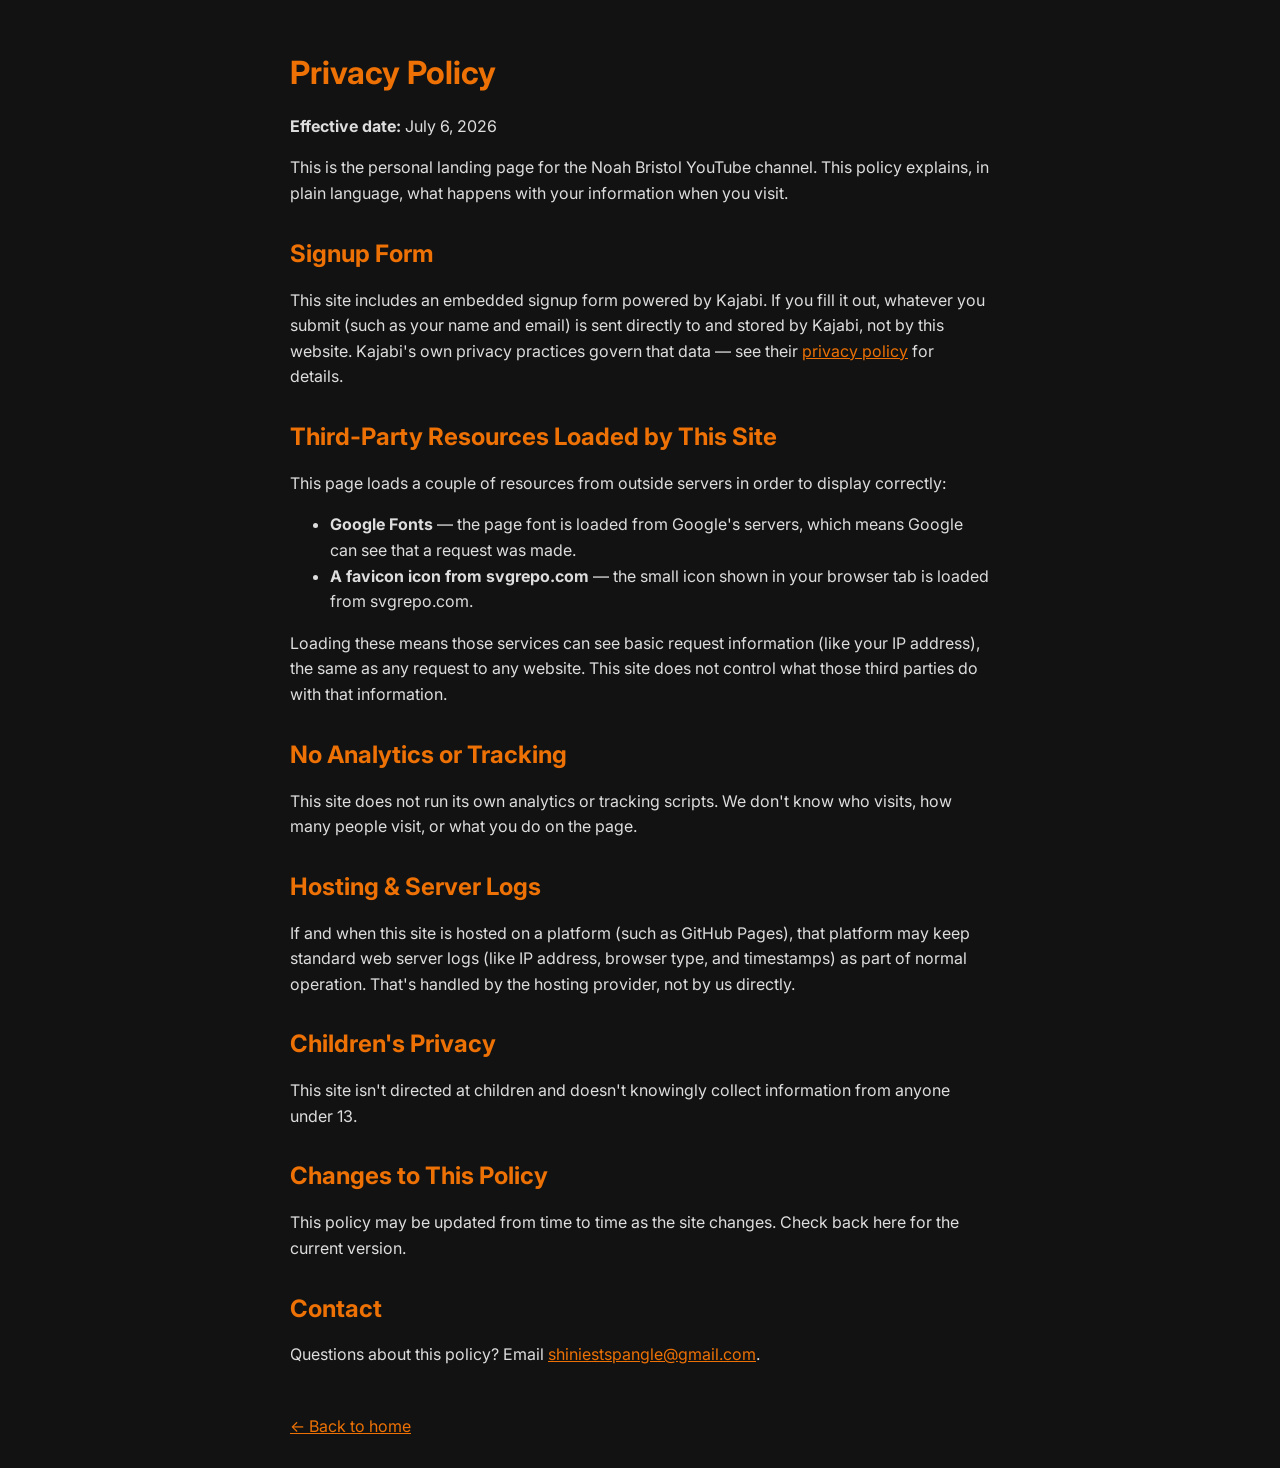
==== privacy.html @ 06bfb9bf "Add privacy policy page styling and recolor Kajabi form text Fix privacy policy link to point to pri" ====
<!DOCTYPE html>
<html lang="en">
<head>
  <meta charset="UTF-8" />
  <meta name="viewport" content="width=device-width, initial-scale=1.0" />
  <title>Privacy Policy - Noah Bristol</title>
  <link rel="stylesheet" href="style.css" />
  <link rel="icon" type="image/png" href="https://www.svgrepo.com/show/5121/star.svg" />
  <link href="https://fonts.googleapis.com/css2?family=Inter:wght@400;600&display=swap" rel="stylesheet">
</head>
<body class="policy-page">
  <div class="container">
    <div class="policy-content">
      <h1>Privacy Policy</h1>
      <p><strong>Effective date:</strong> July 6, 2026</p>

      <p>This is the personal landing page for the Noah Bristol YouTube channel. This policy explains, in plain language, what happens with your information when you visit.</p>

      <h2>Signup Form</h2>
      <p>This site includes an embedded signup form powered by Kajabi. If you fill it out, whatever you submit (such as your name and email) is sent directly to and stored by Kajabi, not by this website. Kajabi's own privacy practices govern that data — see their <a href="https://kajabi.com/privacy-policy" target="_blank">privacy policy</a> for details.</p>

      <h2>Third-Party Resources Loaded by This Site</h2>
      <p>This page loads a couple of resources from outside servers in order to display correctly:</p>
      <ul>
        <li><strong>Google Fonts</strong> — the page font is loaded from Google's servers, which means Google can see that a request was made.</li>
        <li><strong>A favicon icon from svgrepo.com</strong> — the small icon shown in your browser tab is loaded from svgrepo.com.</li>
      </ul>
      <p>Loading these means those services can see basic request information (like your IP address), the same as any request to any website. This site does not control what those third parties do with that information.</p>

      <h2>No Analytics or Tracking</h2>
      <p>This site does not run its own analytics or tracking scripts. We don't know who visits, how many people visit, or what you do on the page.</p>

      <h2>Hosting &amp; Server Logs</h2>
      <p>If and when this site is hosted on a platform (such as GitHub Pages), that platform may keep standard web server logs (like IP address, browser type, and timestamps) as part of normal operation. That's handled by the hosting provider, not by us directly.</p>

      <h2>Children's Privacy</h2>
      <p>This site isn't directed at children and doesn't knowingly collect information from anyone under 13.</p>

      <h2>Changes to This Policy</h2>
      <p>This policy may be updated from time to time as the site changes. Check back here for the current version.</p>

      <h2>Contact</h2>
      <p>Questions about this policy? Email <a href="mailto:shiniestspangle@gmail.com">shiniestspangle@gmail.com</a>.</p>

      <a class="back-link" href="index.html">&larr; Back to home</a>
    </div>
  </div>
</body>
</html>
---- style.css ----
body {
    margin: 0;
    font-family: 'Inter', sans-serif;
    background-color: #121212;
    color: #ffffff;
    display: flex;
    justify-content: center;
    align-items: center;
    min-height: 100vh;
    text-align: center;
  }
  
  .container {
    display: flex;
    flex-direction: column;
    justify-content: center;
    align-items: center;
    padding: 2rem;
    width: 100%;
    max-width: 600px;
  }
  
  .form-wrapper {
    background-color: #1e1e1e;
    padding: 2rem;
    border-radius: 12px;
    box-shadow: 0 0 20px rgba(237, 113, 5, 0.3);
    width: 100%;
  }
  
  #kajabi-form .kajabi-form__title {
    color: #ffffff !important;
  }

  #kajabi-form .kajabi-form__subtitle {
    color: #e0e0e0 !important;
  }

  footer {
    margin-top: 2rem;
    font-size: 0.9rem;
    color: #aaa;
  }
  
  footer a {
    color: #ed7105;
    text-decoration: none;
  }
  
  footer a:hover {
    text-decoration: underline;
  }
  
  @media (max-width: 600px) {
    .form-wrapper {
      padding: 1.5rem;
    }
    footer {
      font-size: 0.8rem;
    }
  }

  body.policy-page {
    display: block;
    text-align: left;
    min-height: 0;
  }

  body.policy-page .container {
    max-width: 700px;
    margin: 0 auto;
    align-items: stretch;
  }

  .policy-content h1 {
    color: #ed7105;
  }

  .policy-content h2 {
    color: #ed7105;
    margin-top: 2rem;
  }

  .policy-content p,
  .policy-content li {
    line-height: 1.6;
    color: #ddd;
  }

  .policy-content a {
    color: #ed7105;
  }

  .back-link {
    display: inline-block;
    margin-top: 2rem;
  }
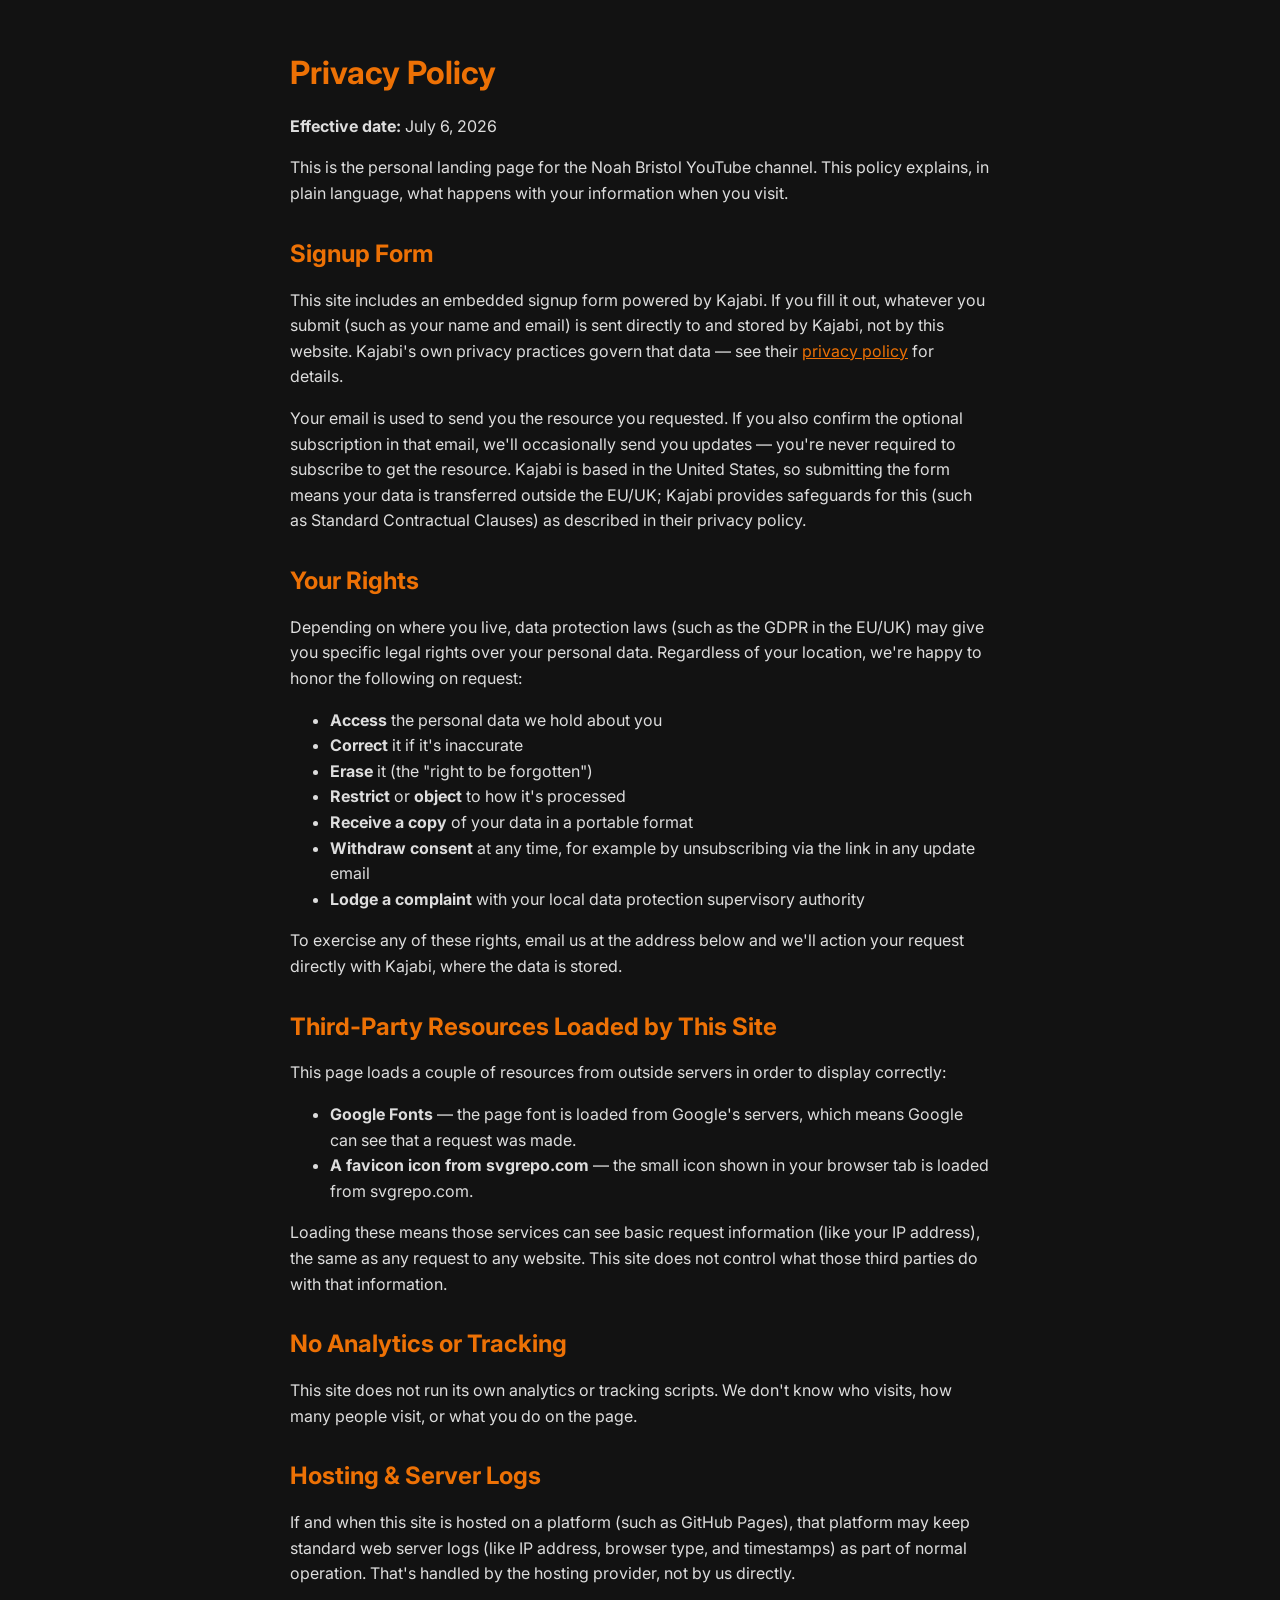
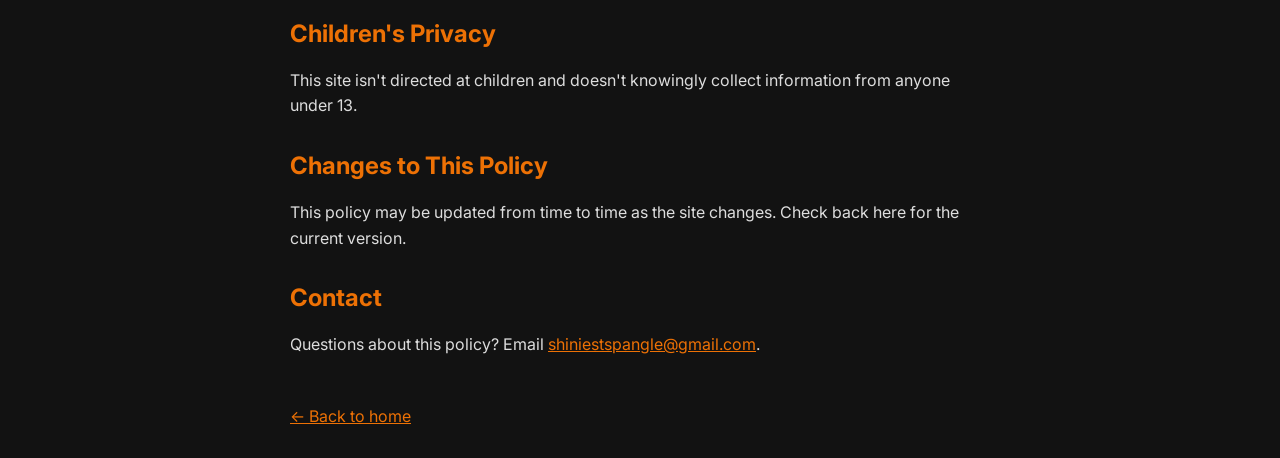
==== commit eefa5ad1: "Add data subject rights section to privacy policy Document GDPR-style rights (access, erasure, withd" ====
--- a/privacy.html
+++ b/privacy.html
@@ -18,6 +18,20 @@
 
       <h2>Signup Form</h2>
       <p>This site includes an embedded signup form powered by Kajabi. If you fill it out, whatever you submit (such as your name and email) is sent directly to and stored by Kajabi, not by this website. Kajabi's own privacy practices govern that data — see their <a href="https://kajabi.com/privacy-policy" target="_blank">privacy policy</a> for details.</p>
+      <p>Your email is used to send you the resource you requested. If you also confirm the optional subscription in that email, we'll occasionally send you updates — you're never required to subscribe to get the resource. Kajabi is based in the United States, so submitting the form means your data is transferred outside the EU/UK; Kajabi provides safeguards for this (such as Standard Contractual Clauses) as described in their privacy policy.</p>
+
+      <h2>Your Rights</h2>
+      <p>Depending on where you live, data protection laws (such as the GDPR in the EU/UK) may give you specific legal rights over your personal data. Regardless of your location, we're happy to honor the following on request:</p>
+      <ul>
+        <li><strong>Access</strong> the personal data we hold about you</li>
+        <li><strong>Correct</strong> it if it's inaccurate</li>
+        <li><strong>Erase</strong> it (the "right to be forgotten")</li>
+        <li><strong>Restrict</strong> or <strong>object</strong> to how it's processed</li>
+        <li><strong>Receive a copy</strong> of your data in a portable format</li>
+        <li><strong>Withdraw consent</strong> at any time, for example by unsubscribing via the link in any update email</li>
+        <li><strong>Lodge a complaint</strong> with your local data protection supervisory authority</li>
+      </ul>
+      <p>To exercise any of these rights, email us at the address below and we'll action your request directly with Kajabi, where the data is stored.</p>
 
       <h2>Third-Party Resources Loaded by This Site</h2>
       <p>This page loads a couple of resources from outside servers in order to display correctly:</p>
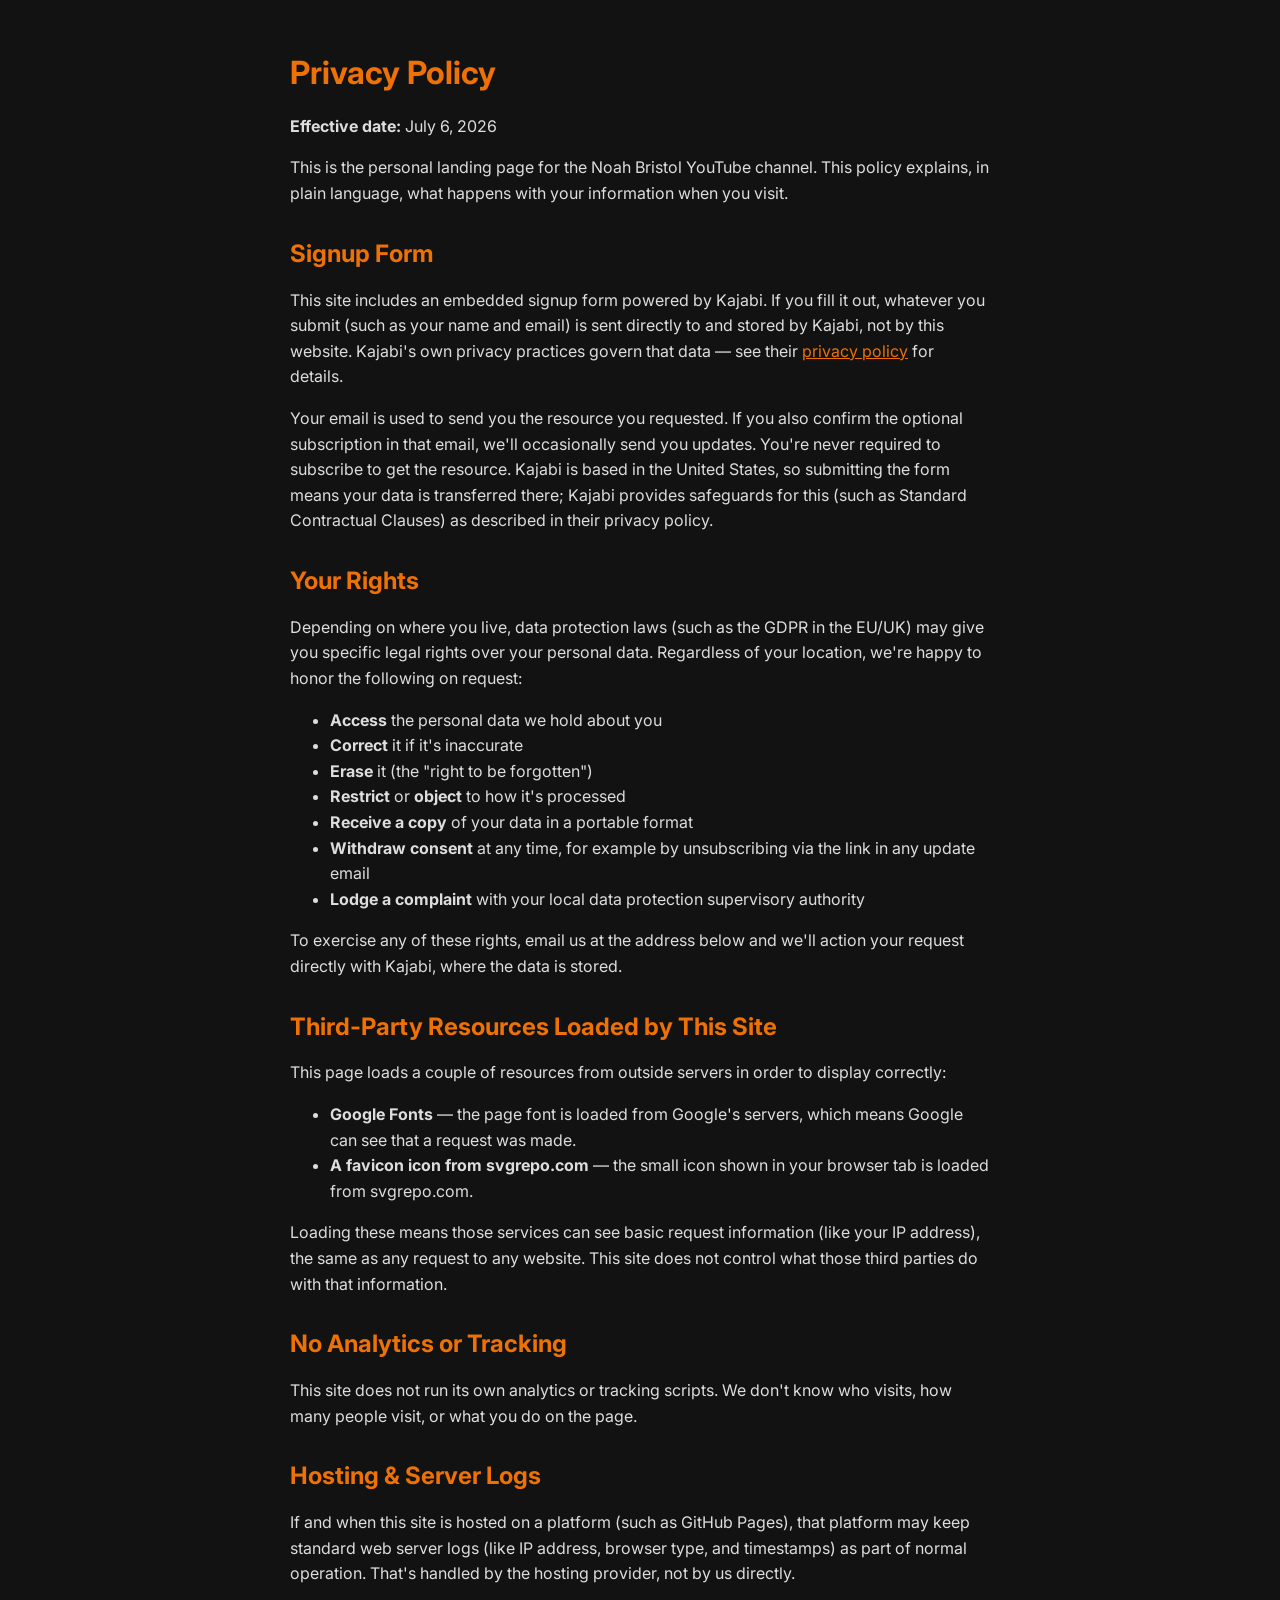
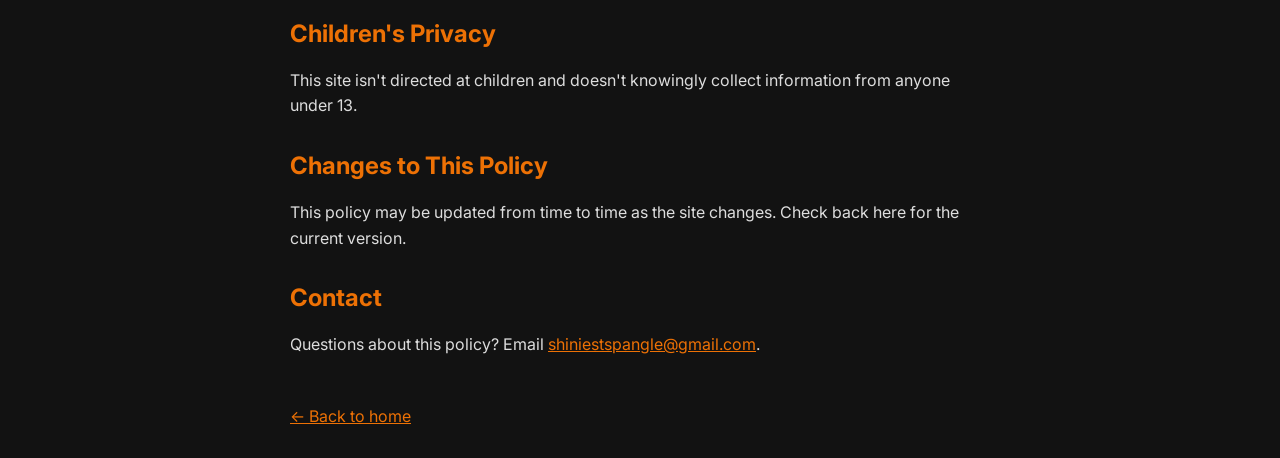
==== commit 1db98e69: "Fix broken link to Kajabi privacy policy" ====
--- a/privacy.html
+++ b/privacy.html
@@ -3,6 +3,7 @@
 <head>
   <meta charset="UTF-8" />
   <meta name="viewport" content="width=device-width, initial-scale=1.0" />
+  <meta name="robots" content="noindex, nofollow" />
   <title>Privacy Policy - Noah Bristol</title>
   <link rel="stylesheet" href="style.css" />
   <link rel="icon" type="image/png" href="https://www.svgrepo.com/show/5121/star.svg" />
@@ -17,8 +18,8 @@
       <p>This is the personal landing page for the Noah Bristol YouTube channel. This policy explains, in plain language, what happens with your information when you visit.</p>
 
       <h2>Signup Form</h2>
-      <p>This site includes an embedded signup form powered by Kajabi. If you fill it out, whatever you submit (such as your name and email) is sent directly to and stored by Kajabi, not by this website. Kajabi's own privacy practices govern that data — see their <a href="https://kajabi.com/privacy-policy" target="_blank">privacy policy</a> for details.</p>
-      <p>Your email is used to send you the resource you requested. If you also confirm the optional subscription in that email, we'll occasionally send you updates — you're never required to subscribe to get the resource. Kajabi is based in the United States, so submitting the form means your data is transferred outside the EU/UK; Kajabi provides safeguards for this (such as Standard Contractual Clauses) as described in their privacy policy.</p>
+      <p>This site includes an embedded signup form powered by Kajabi. If you fill it out, whatever you submit (such as your name and email) is sent directly to and stored by Kajabi, not by this website. Kajabi's own privacy practices govern that data — see their <a href="https://kajabi.com/privacy" target="_blank">privacy policy</a> for details.</p>
+      <p>Your email is used to send you the resource you requested. If you also confirm the optional subscription in that email, we'll occasionally send you updates. You're never required to subscribe to get the resource. Kajabi is based in the United States, so submitting the form means your data is transferred there; Kajabi provides safeguards for this (such as Standard Contractual Clauses) as described in their privacy policy.</p>
 
       <h2>Your Rights</h2>
       <p>Depending on where you live, data protection laws (such as the GDPR in the EU/UK) may give you specific legal rights over your personal data. Regardless of your location, we're happy to honor the following on request:</p>
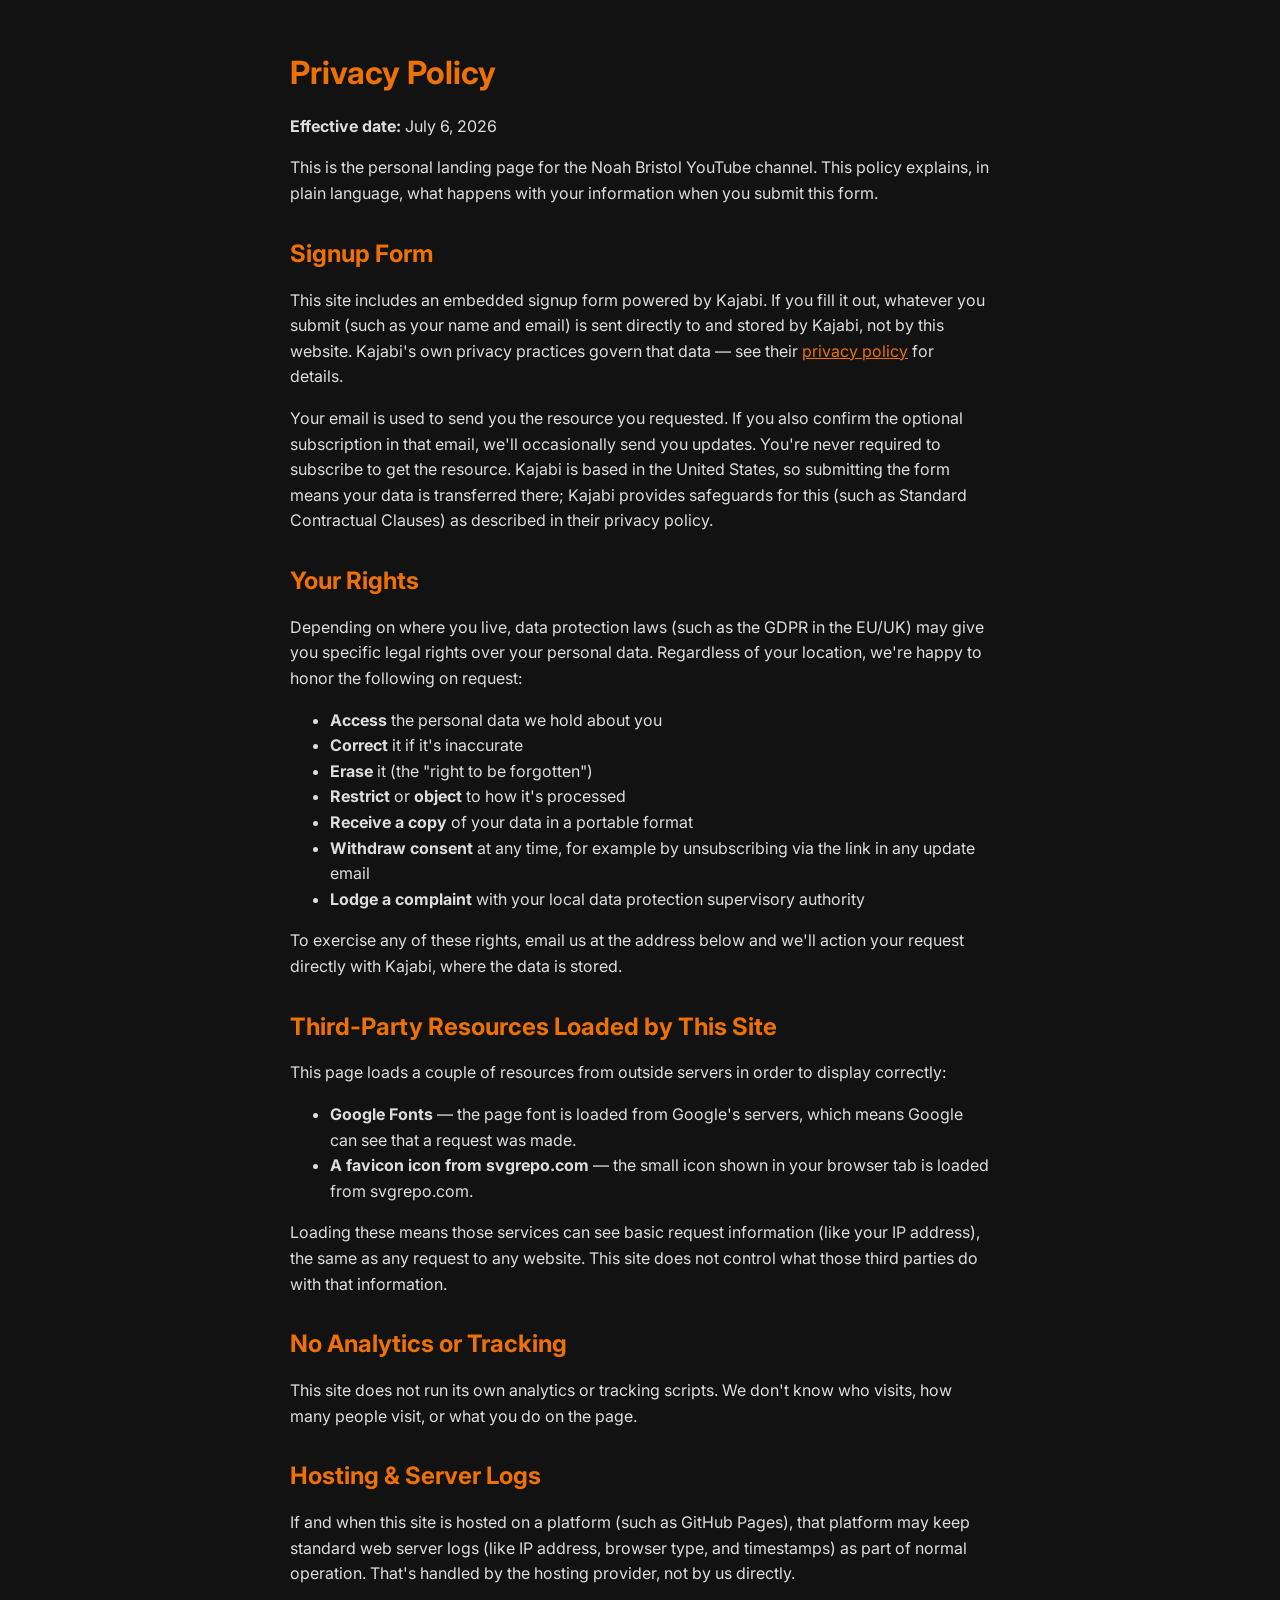
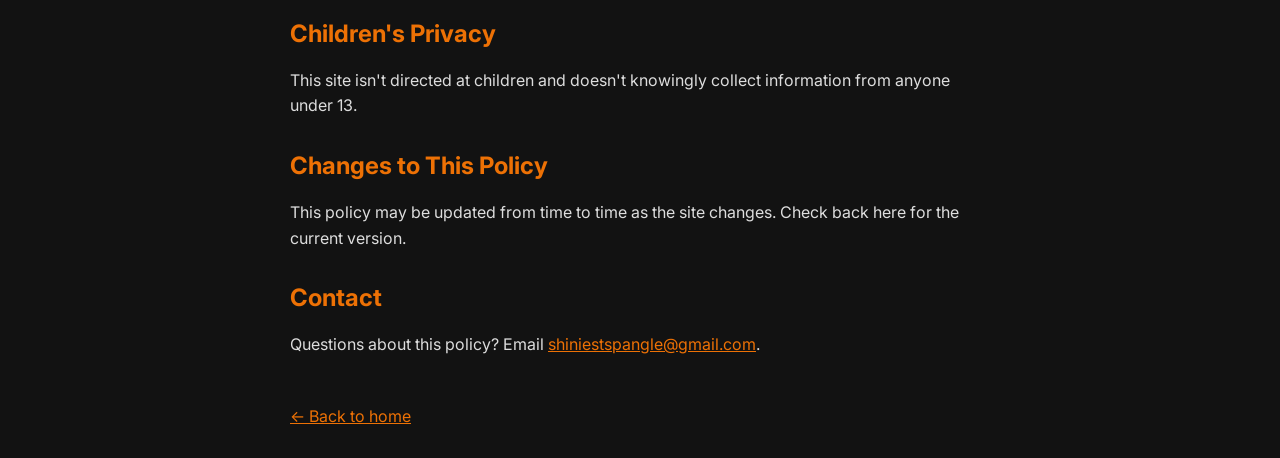
==== commit daef6ad9: "Update text to clarify that Privacy Policy applies to form submission" ====
--- a/privacy.html
+++ b/privacy.html
@@ -15,7 +15,7 @@
       <h1>Privacy Policy</h1>
       <p><strong>Effective date:</strong> July 6, 2026</p>
 
-      <p>This is the personal landing page for the Noah Bristol YouTube channel. This policy explains, in plain language, what happens with your information when you visit.</p>
+      <p>This is the personal landing page for the Noah Bristol YouTube channel. This policy explains, in plain language, what happens with your information when you submit this form.</p>
 
       <h2>Signup Form</h2>
       <p>This site includes an embedded signup form powered by Kajabi. If you fill it out, whatever you submit (such as your name and email) is sent directly to and stored by Kajabi, not by this website. Kajabi's own privacy practices govern that data — see their <a href="https://kajabi.com/privacy" target="_blank">privacy policy</a> for details.</p>
